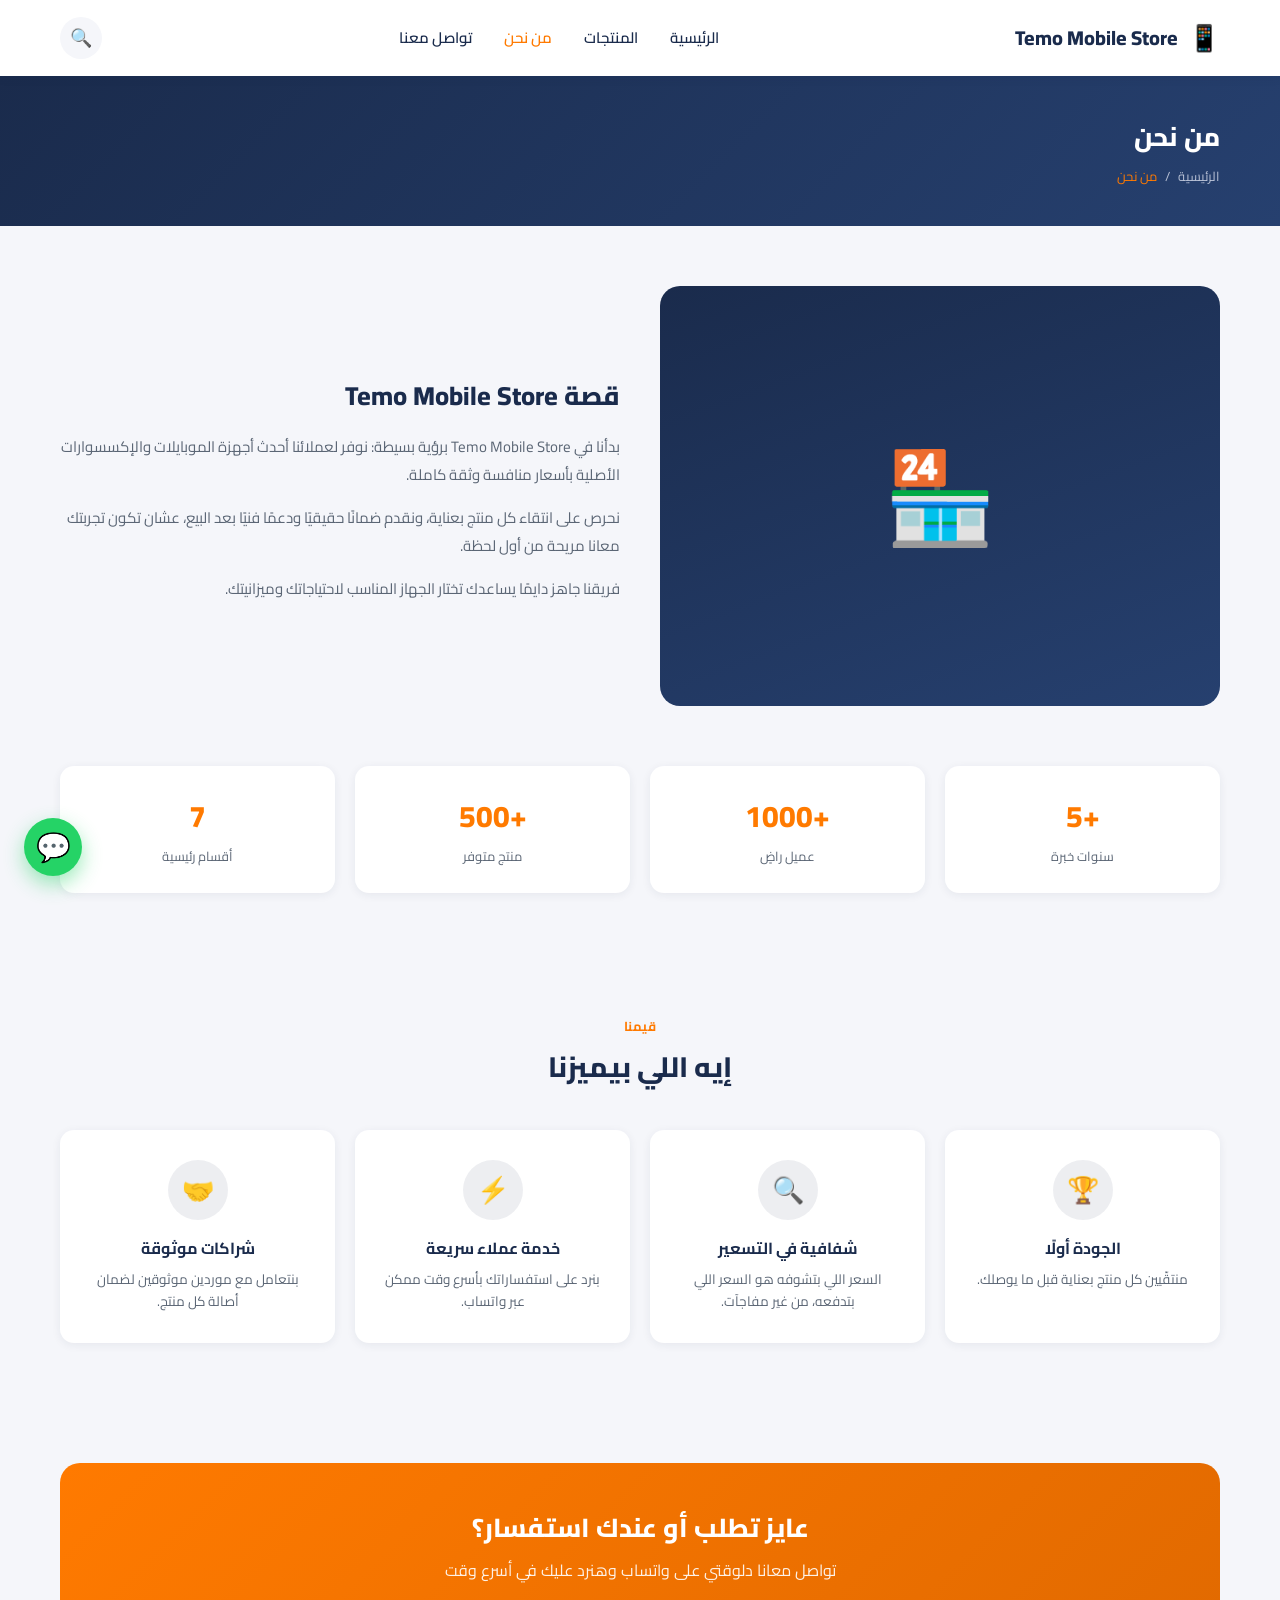
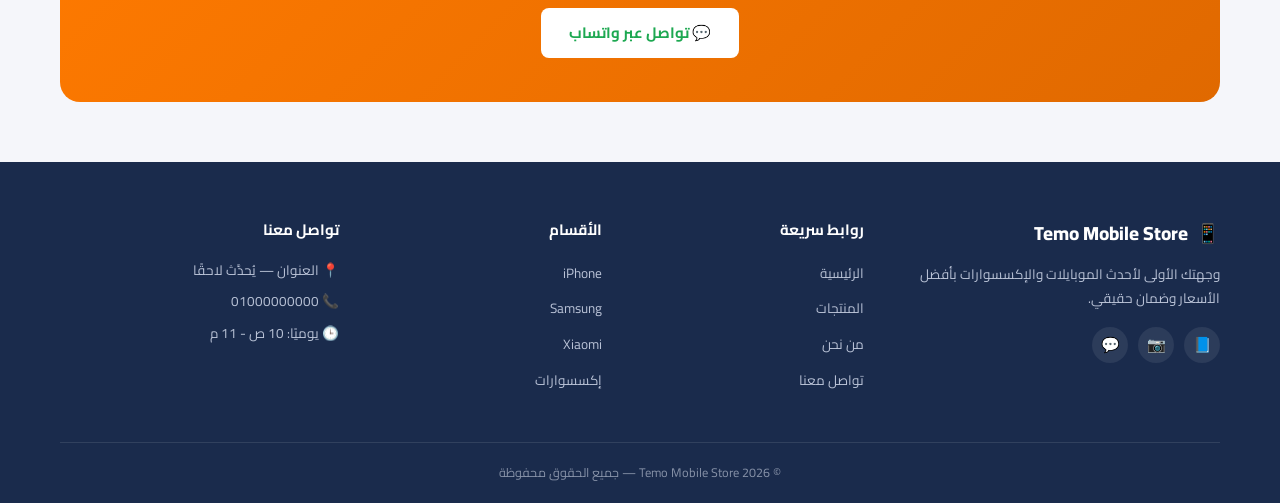
==== about.html @ 78b003b4 "Initial commit: Temo Mobile Store static website Home, products (search/filter/sort), product detail" ====
<!DOCTYPE html>
<html lang="ar" dir="rtl">
<head>
  <meta charset="UTF-8">
  <meta name="viewport" content="width=device-width, initial-scale=1.0">
  <title>من نحن | Temo Mobile Store</title>
  <meta name="description" content="تعرف على Temo Mobile Store - وجهتك الموثوقة لأحدث الموبايلات والإكسسوارات الأصلية بأفضل الأسعار وضمان حقيقي.">
  <meta property="og:type" content="website">
  <meta property="og:title" content="من نحن | Temo Mobile Store">
  <meta property="og:description" content="تعرف على Temo Mobile Store - وجهتك الموثوقة لأحدث الموبايلات والإكسسوارات الأصلية.">
  <meta property="og:locale" content="ar_EG">
  <link rel="icon" type="image/svg+xml" href="images/logo/favicon.svg">
  <link rel="stylesheet" href="css/style.css">
</head>
<body>

  <!-- ===================== Header ===================== -->
  <header class="site-header">
    <div class="container navbar">
      <a href="index.html" class="logo">
        <span class="logo-icon">📱</span>
        <span>Temo Mobile Store</span>
      </a>

      <nav class="nav-links" id="navLinks">
        <a href="index.html">الرئيسية</a>
        <a href="products.html">المنتجات</a>
        <a href="about.html" class="active">من نحن</a>
        <a href="contact.html">تواصل معنا</a>
      </nav>

      <div class="nav-actions">
        <a href="products.html" class="icon-btn" title="بحث" aria-label="بحث عن منتج">🔍</a>
        <button class="nav-toggle" id="navToggle" aria-label="فتح القائمة">
          <span></span><span></span><span></span>
        </button>
      </div>
    </div>
  </header>

  <!-- ===================== Page Banner ===================== -->
  <section class="page-banner">
    <div class="container">
      <h1>من نحن</h1>
      <div class="breadcrumb">
        <a href="index.html">الرئيسية</a>
        <span>/</span>
        <span class="current">من نحن</span>
      </div>
    </div>
  </section>

  <!-- ===================== Story ===================== -->
  <section class="section">
    <div class="container">
      <div class="about-layout">
        <div class="about-visual-box">🏪</div>
        <div class="about-text">
          <h2>قصة Temo Mobile Store</h2>
          <p>بدأنا في Temo Mobile Store برؤية بسيطة: نوفر لعملائنا أحدث أجهزة الموبايلات والإكسسوارات الأصلية بأسعار منافسة وثقة كاملة.</p>
          <p>نحرص على انتقاء كل منتج بعناية، ونقدم ضمانًا حقيقيًا ودعمًا فنيًا بعد البيع، عشان تكون تجربتك معانا مريحة من أول لحظة.</p>
          <p>فريقنا جاهز دايمًا يساعدك تختار الجهاز المناسب لاحتياجاتك وميزانيتك.</p>
        </div>
      </div>
    </div>
  </section>

  <!-- ===================== Stats ===================== -->
  <!-- الأرقام هنا Placeholder مبدئي - يُستبدل بالأرقام الحقيقية للمحل -->
  <section class="section" style="padding-top: 0;">
    <div class="container">
      <div class="stats-grid">
        <div class="stat-card">
          <div class="stat-number">+5</div>
          <div class="stat-label">سنوات خبرة</div>
        </div>
        <div class="stat-card">
          <div class="stat-number">+1000</div>
          <div class="stat-label">عميل راضٍ</div>
        </div>
        <div class="stat-card">
          <div class="stat-number">+500</div>
          <div class="stat-label">منتج متوفر</div>
        </div>
        <div class="stat-card">
          <div class="stat-number">7</div>
          <div class="stat-label">أقسام رئيسية</div>
        </div>
      </div>
    </div>
  </section>

  <!-- ===================== Our Values ===================== -->
  <section class="section">
    <div class="container">
      <div class="section-header">
        <span class="section-tag">قيمنا</span>
        <h2 class="section-title">إيه اللي بيميزنا</h2>
      </div>

      <div class="why-us-grid">
        <div class="why-us-card">
          <div class="why-us-icon">🏆</div>
          <div class="why-us-title">الجودة أولًا</div>
          <div class="why-us-text">منتقّيين كل منتج بعناية قبل ما يوصلك.</div>
        </div>
        <div class="why-us-card">
          <div class="why-us-icon">🔍</div>
          <div class="why-us-title">شفافية في التسعير</div>
          <div class="why-us-text">السعر اللي بتشوفه هو السعر اللي بتدفعه، من غير مفاجآت.</div>
        </div>
        <div class="why-us-card">
          <div class="why-us-icon">⚡</div>
          <div class="why-us-title">خدمة عملاء سريعة</div>
          <div class="why-us-text">بنرد على استفساراتك بأسرع وقت ممكن عبر واتساب.</div>
        </div>
        <div class="why-us-card">
          <div class="why-us-icon">🤝</div>
          <div class="why-us-title">شراكات موثوقة</div>
          <div class="why-us-text">بنتعامل مع موردين موثوقين لضمان أصالة كل منتج.</div>
        </div>
      </div>
    </div>
  </section>

  <!-- ===================== CTA Banner ===================== -->
  <section class="section">
    <div class="container">
      <div class="cta-banner">
        <h2>عايز تطلب أو عندك استفسار؟</h2>
        <p>تواصل معانا دلوقتي على واتساب وهنرد عليك في أسرع وقت</p>
        <a href="https://wa.me/201000000000" target="_blank" rel="noopener" class="btn btn-whatsapp">💬 تواصل عبر واتساب</a>
      </div>
    </div>
  </section>

  <!-- ===================== Footer ===================== -->
  <footer class="site-footer">
    <div class="container">
      <div class="footer-grid">
        <div class="footer-col">
          <div class="footer-logo">
            <span>📱</span>
            <span>Temo Mobile Store</span>
          </div>
          <p>وجهتك الأولى لأحدث الموبايلات والإكسسوارات بأفضل الأسعار وضمان حقيقي.</p>
          <div class="footer-social">
            <a href="#" title="فيسبوك">📘</a>
            <a href="#" title="إنستجرام">📷</a>
            <a href="https://wa.me/201000000000" title="واتساب">💬</a>
          </div>
        </div>

        <div class="footer-col">
          <h4>روابط سريعة</h4>
          <ul>
            <li><a href="index.html">الرئيسية</a></li>
            <li><a href="products.html">المنتجات</a></li>
            <li><a href="about.html">من نحن</a></li>
            <li><a href="contact.html">تواصل معنا</a></li>
          </ul>
        </div>

        <div class="footer-col">
          <h4>الأقسام</h4>
          <ul>
            <li><a href="products.html?category=iphone">iPhone</a></li>
            <li><a href="products.html?category=samsung">Samsung</a></li>
            <li><a href="products.html?category=xiaomi">Xiaomi</a></li>
            <li><a href="products.html?category=accessories">إكسسوارات</a></li>
          </ul>
        </div>

        <div class="footer-col">
          <h4>تواصل معنا</h4>
          <ul class="footer-contact">
            <li>📍 العنوان — يُحدَّث لاحقًا</li>
            <li>📞 01000000000</li>
            <li>🕒 يوميًا: 10 ص - 11 م</li>
          </ul>
        </div>
      </div>

      <div class="footer-bottom">
        © <span id="year"></span> Temo Mobile Store — جميع الحقوق محفوظة
      </div>
    </div>
  </footer>

  <!-- ===================== Floating WhatsApp ===================== -->
  <a href="https://wa.me/201000000000" target="_blank" rel="noopener" class="whatsapp-float" aria-label="تواصل عبر واتساب">💬</a>

  <script src="js/main.js"></script>
</body>
</html>
---- css/style.css ----
/* ==========================================================================
   Temo Mobile Store — Stylesheet
   ========================================================================== */

@import url('https://fonts.googleapis.com/css2?family=Cairo:wght@400;600;700;800&display=swap');

/* ---------- Reset ---------- */
* {
  box-sizing: border-box;
  margin: 0;
  padding: 0;
}

html {
  scroll-behavior: smooth;
}

img {
  max-width: 100%;
  display: block;
}

a {
  text-decoration: none;
  color: inherit;
}

ul {
  list-style: none;
}

button {
  font-family: inherit;
  cursor: pointer;
  border: none;
}

/* ---------- Variables ---------- */
:root {
  --color-primary: #1A2B4C;
  --color-primary-light: #26406F;
  --color-accent: #FF7A00;
  --color-accent-dark: #E06900;
  --color-whatsapp: #25D366;
  --color-whatsapp-dark: #1DA851;
  --color-danger: #E74C3C;
  --color-bg: #F5F6FA;
  --color-surface: #FFFFFF;
  --color-text: #1A2B4C;
  --color-text-muted: #5B6675;
  --color-border: #E1E4EA;

  --font-main: 'Cairo', 'Segoe UI', Tahoma, Arial, sans-serif;

  --radius-sm: 8px;
  --radius-md: 14px;
  --radius-lg: 20px;

  --shadow-sm: 0 2px 10px rgba(26, 43, 76, 0.07);
  --shadow-md: 0 8px 20px rgba(26, 43, 76, 0.14);

  --container-width: 1200px;
  --header-height: 76px;
}

/* ---------- Base ---------- */
body {
  font-family: var(--font-main);
  background: var(--color-bg);
  color: var(--color-text);
  line-height: 1.6;
}

.container {
  width: 100%;
  max-width: var(--container-width);
  margin: 0 auto;
  padding: 0 20px;
}

.section {
  padding: 60px 0;
}

.section-header {
  text-align: center;
  max-width: 600px;
  margin: 0 auto 40px;
}

.section-tag {
  display: inline-block;
  color: var(--color-accent);
  font-weight: 700;
  font-size: 13px;
  letter-spacing: 0.5px;
  margin-bottom: 8px;
}

.section-title {
  font-size: 28px;
  font-weight: 800;
  color: var(--color-primary);
  margin-bottom: 10px;
}

.section-subtitle {
  color: var(--color-text-muted);
  font-size: 15px;
}

/* ---------- Buttons ---------- */
.btn {
  display: inline-flex;
  align-items: center;
  gap: 8px;
  padding: 13px 28px;
  border-radius: var(--radius-sm);
  font-weight: 700;
  font-size: 15px;
  transition: transform 0.15s ease, box-shadow 0.15s ease, background 0.15s ease;
}

.btn:hover {
  transform: translateY(-2px);
}

.btn-primary {
  background: var(--color-accent);
  color: #fff;
  box-shadow: 0 6px 16px rgba(255, 122, 0, 0.3);
}

.btn-primary:hover {
  background: var(--color-accent-dark);
}

.btn-outline {
  background: transparent;
  color: #fff;
  border: 2px solid rgba(255, 255, 255, 0.6);
}

.btn-outline:hover {
  background: rgba(255, 255, 255, 0.12);
}

.btn-whatsapp {
  background: var(--color-whatsapp);
  color: #fff;
}

.btn-whatsapp:hover {
  background: var(--color-whatsapp-dark);
}

/* ---------- Header ---------- */
.site-header {
  position: sticky;
  top: 0;
  z-index: 100;
  background: var(--color-surface);
  box-shadow: var(--shadow-sm);
  height: var(--header-height);
}

.navbar {
  height: 100%;
  display: flex;
  align-items: center;
  justify-content: space-between;
  gap: 20px;
}

.logo {
  display: flex;
  align-items: center;
  gap: 10px;
  font-size: 20px;
  font-weight: 800;
  color: var(--color-primary);
  white-space: nowrap;
}

.logo .logo-icon {
  font-size: 26px;
}

.nav-links {
  display: flex;
  align-items: center;
  gap: 32px;
}

.nav-links a {
  font-weight: 600;
  font-size: 15px;
  color: var(--color-text);
  position: relative;
  padding: 6px 0;
}

.nav-links a.active,
.nav-links a:hover {
  color: var(--color-accent);
}

.nav-actions {
  display: flex;
  align-items: center;
  gap: 14px;
}

.icon-btn {
  display: flex;
  align-items: center;
  justify-content: center;
  width: 42px;
  height: 42px;
  border-radius: 50%;
  background: var(--color-bg);
  color: var(--color-primary);
  font-size: 18px;
  transition: background 0.15s ease;
}

.icon-btn:hover {
  background: var(--color-border);
}

.nav-toggle {
  display: none;
  flex-direction: column;
  gap: 5px;
  width: 30px;
  background: transparent;
}

.nav-toggle span {
  display: block;
  height: 3px;
  border-radius: 3px;
  background: var(--color-primary);
}

/* ---------- Hero ---------- */
.hero {
  background: linear-gradient(135deg, var(--color-primary), var(--color-primary-light));
  color: #fff;
  padding: 70px 0;
  overflow: hidden;
}

.hero .container {
  display: flex;
  align-items: center;
  gap: 40px;
}

.hero-content {
  flex: 1;
  min-width: 280px;
}

.hero-badge {
  display: inline-block;
  background: rgba(255, 122, 0, 0.15);
  color: var(--color-accent);
  border: 1px solid rgba(255, 122, 0, 0.4);
  padding: 6px 16px;
  border-radius: 30px;
  font-size: 13px;
  font-weight: 700;
  margin-bottom: 18px;
}

.hero-title {
  font-size: 40px;
  font-weight: 800;
  line-height: 1.3;
  margin-bottom: 16px;
}

.hero-title span {
  color: var(--color-accent);
}

.hero-text {
  color: #B9C2D6;
  font-size: 16px;
  margin-bottom: 28px;
  max-width: 460px;
}

.hero-actions {
  display: flex;
  gap: 14px;
  flex-wrap: wrap;
}

.hero-visual {
  flex: 1;
  min-width: 260px;
  display: flex;
  align-items: center;
  justify-content: center;
}

.hero-visual-box {
  width: 100%;
  max-width: 340px;
  aspect-ratio: 1 / 1;
  border-radius: var(--radius-lg);
  background: rgba(255, 255, 255, 0.08);
  border: 1px solid rgba(255, 255, 255, 0.15);
  display: flex;
  align-items: center;
  justify-content: center;
  font-size: 110px;
}

/* ---------- Categories ---------- */
.categories-grid {
  display: grid;
  grid-template-columns: repeat(auto-fit, minmax(130px, 1fr));
  gap: 18px;
}

.category-card {
  background: var(--color-surface);
  border-radius: var(--radius-md);
  padding: 26px 12px;
  text-align: center;
  box-shadow: var(--shadow-sm);
  transition: transform 0.15s ease, box-shadow 0.15s ease;
}

.category-card:hover {
  transform: translateY(-4px);
  box-shadow: var(--shadow-md);
}

.category-icon {
  font-size: 34px;
  margin-bottom: 10px;
}

.category-name {
  font-weight: 700;
  font-size: 14px;
  color: var(--color-primary);
}

/* ---------- Product Card ---------- */
.products-grid {
  display: grid;
  grid-template-columns: repeat(auto-fill, minmax(220px, 1fr));
  gap: 20px;
}

.product-card {
  position: relative;
  background: var(--color-surface);
  border-radius: var(--radius-md);
  overflow: hidden;
  box-shadow: var(--shadow-sm);
  transition: transform 0.15s ease, box-shadow 0.15s ease;
}

.product-card:hover {
  transform: translateY(-4px);
  box-shadow: var(--shadow-md);
}

.product-thumb {
  height: 160px;
  display: flex;
  align-items: center;
  justify-content: center;
  font-size: 54px;
  background: linear-gradient(160deg, #F5F6FA, #E9ECF3);
  position: relative;
  overflow: hidden;
}

.product-thumb img {
  width: 100%;
  height: 100%;
  object-fit: cover;
}

.product-badge {
  position: absolute;
  top: 12px;
  padding: 4px 12px;
  border-radius: 20px;
  font-size: 11px;
  font-weight: 800;
  z-index: 2;
}

.badge-discount {
  inset-inline-end: 12px;
  background: var(--color-danger);
  color: #fff;
}

.badge-new {
  inset-inline-start: 12px;
  background: var(--color-accent);
  color: #fff;
}

.product-body {
  padding: 16px;
}

.product-brand {
  font-size: 11px;
  font-weight: 700;
  color: var(--color-text-muted);
  text-transform: uppercase;
  margin-bottom: 6px;
}

.product-name {
  font-size: 15px;
  font-weight: 700;
  min-height: 42px;
  line-height: 1.35;
  margin-bottom: 10px;
  color: var(--color-primary);
}

.price-row {
  display: flex;
  align-items: baseline;
  gap: 8px;
  flex-wrap: wrap;
  margin-bottom: 12px;
}

.price {
  font-size: 18px;
  font-weight: 800;
  color: var(--color-primary);
}

.price-original {
  font-size: 13px;
  color: var(--color-text-muted);
  text-decoration: line-through;
}

.product-cta {
  display: block;
  width: 100%;
  text-align: center;
  padding: 10px;
  border-radius: var(--radius-sm);
  background: var(--color-bg);
  color: var(--color-primary);
  font-weight: 700;
  font-size: 13px;
  transition: background 0.15s ease, color 0.15s ease;
}

.product-cta:hover {
  background: var(--color-primary);
  color: #fff;
}

/* ---------- Why Us ---------- */
.why-us-grid {
  display: grid;
  grid-template-columns: repeat(auto-fit, minmax(220px, 1fr));
  gap: 20px;
}

.why-us-card {
  background: var(--color-surface);
  border-radius: var(--radius-md);
  padding: 30px 22px;
  text-align: center;
  box-shadow: var(--shadow-sm);
}

.why-us-icon {
  width: 60px;
  height: 60px;
  margin: 0 auto 16px;
  border-radius: 50%;
  background: rgba(26, 43, 76, 0.08);
  display: flex;
  align-items: center;
  justify-content: center;
  font-size: 26px;
  color: var(--color-primary);
}

.why-us-title {
  font-weight: 700;
  font-size: 16px;
  margin-bottom: 8px;
  color: var(--color-primary);
}

.why-us-text {
  font-size: 13.5px;
  color: var(--color-text-muted);
}

/* ---------- CTA Banner ---------- */
.cta-banner {
  background: linear-gradient(135deg, var(--color-accent), var(--color-accent-dark));
  border-radius: var(--radius-lg);
  padding: 44px 30px;
  text-align: center;
  color: #fff;
}

.cta-banner h2 {
  font-size: 26px;
  font-weight: 800;
  margin-bottom: 10px;
}

.cta-banner p {
  color: rgba(255, 255, 255, 0.9);
  margin-bottom: 24px;
}

.cta-banner .btn-whatsapp {
  background: #fff;
  color: var(--color-whatsapp-dark);
}

.cta-banner .btn-whatsapp:hover {
  background: #F0F0F0;
}

/* ---------- Footer ---------- */
.site-footer {
  background: var(--color-primary);
  color: #B9C2D6;
  padding: 56px 0 0;
}

.footer-grid {
  display: grid;
  grid-template-columns: 1.4fr 1fr 1fr 1.2fr;
  gap: 30px;
  padding-bottom: 40px;
  border-bottom: 1px solid rgba(255, 255, 255, 0.1);
}

.footer-col h4 {
  color: #fff;
  font-size: 15px;
  margin-bottom: 18px;
}

.footer-col p {
  font-size: 13.5px;
  line-height: 1.8;
}

.footer-col ul li {
  margin-bottom: 10px;
}

.footer-col ul li a {
  font-size: 13.5px;
  transition: color 0.15s ease;
}

.footer-col ul li a:hover {
  color: var(--color-accent);
}

.footer-logo {
  display: flex;
  align-items: center;
  gap: 8px;
  font-size: 19px;
  font-weight: 800;
  color: #fff;
  margin-bottom: 14px;
}

.footer-social {
  display: flex;
  gap: 10px;
  margin-top: 16px;
}

.footer-social a {
  width: 36px;
  height: 36px;
  border-radius: 50%;
  background: rgba(255, 255, 255, 0.08);
  display: flex;
  align-items: center;
  justify-content: center;
  font-size: 15px;
  transition: background 0.15s ease;
}

.footer-social a:hover {
  background: var(--color-accent);
}

.footer-contact li {
  display: flex;
  align-items: center;
  gap: 8px;
  font-size: 13.5px;
}

.footer-bottom {
  text-align: center;
  font-size: 12.5px;
  padding: 20px 0;
  color: #8792A8;
}

/* ---------- Floating WhatsApp Button ---------- */
.whatsapp-float {
  position: fixed;
  bottom: 24px;
  inset-inline-end: 24px;
  width: 58px;
  height: 58px;
  border-radius: 50%;
  background: var(--color-whatsapp);
  color: #fff;
  display: flex;
  align-items: center;
  justify-content: center;
  font-size: 28px;
  box-shadow: 0 8px 20px rgba(37, 211, 102, 0.45);
  z-index: 200;
  transition: transform 0.15s ease;
}

.whatsapp-float:hover {
  transform: scale(1.08);
}

/* ---------- Responsive ---------- */
@media (max-width: 960px) {
  .footer-grid {
    grid-template-columns: 1fr 1fr;
  }
}

@media (max-width: 860px) {
  .nav-links {
    position: fixed;
    top: var(--header-height);
    inset-inline: 0;
    background: var(--color-surface);
    flex-direction: column;
    align-items: stretch;
    gap: 0;
    padding: 10px 20px 20px;
    box-shadow: var(--shadow-sm);
    transform: translateY(-140%);
    transition: transform 0.25s ease;
  }

  .nav-links.open {
    transform: translateY(0);
  }

  .nav-links a {
    padding: 14px 0;
    border-bottom: 1px solid var(--color-border);
  }

  .nav-toggle {
    display: flex;
  }

  .hero-title {
    font-size: 30px;
  }
}

@media (max-width: 560px) {
  .footer-grid {
    grid-template-columns: 1fr;
  }

  .hero .container {
    flex-direction: column;
    text-align: center;
  }

  .hero-actions {
    justify-content: center;
  }

  .hero-text {
    margin-inline: auto;
  }
}

/* ==========================================================================
   Page Banner + Breadcrumb (Products / Product Details / About / Contact)
   ========================================================================== */
.page-banner {
  background: linear-gradient(135deg, var(--color-primary), var(--color-primary-light));
  color: #fff;
  padding: 40px 0;
}

.page-banner h1 {
  font-size: 26px;
  font-weight: 800;
  margin-bottom: 8px;
}

.breadcrumb {
  display: flex;
  align-items: center;
  gap: 8px;
  font-size: 13px;
  color: #B9C2D6;
}

.breadcrumb a:hover {
  color: #fff;
}

.breadcrumb .current {
  color: var(--color-accent);
}

.breadcrumb-bar {
  background: var(--color-surface);
  border-bottom: 1px solid var(--color-border);
  padding: 16px 0;
}

.breadcrumb-bar .breadcrumb {
  color: var(--color-text-muted);
}

.breadcrumb-bar .breadcrumb a:hover {
  color: var(--color-accent);
}

.breadcrumb-bar .breadcrumb .current {
  color: var(--color-primary);
  font-weight: 700;
}

/* ==========================================================================
   Products Page — Layout, Filters, Toolbar
   ========================================================================== */
.products-layout {
  display: grid;
  grid-template-columns: 260px 1fr;
  gap: 30px;
  align-items: start;
}

.filters-sidebar {
  background: var(--color-surface);
  border-radius: var(--radius-md);
  padding: 20px;
  box-shadow: var(--shadow-sm);
  position: sticky;
  top: calc(var(--header-height) + 16px);
}

.filters-header {
  display: none;
  justify-content: space-between;
  align-items: center;
  font-weight: 700;
  margin-bottom: 16px;
}

.filters-close {
  background: transparent;
  font-size: 18px;
  color: var(--color-text-muted);
}

.filter-group {
  margin-bottom: 24px;
}

.filter-group h4 {
  font-size: 14px;
  color: var(--color-primary);
  margin-bottom: 12px;
}

.filter-option {
  display: flex;
  align-items: center;
  gap: 8px;
  font-size: 13.5px;
  color: var(--color-text-muted);
  padding: 6px 0;
  cursor: pointer;
}

.filter-option input {
  width: 16px;
  height: 16px;
  accent-color: var(--color-accent);
}

.price-inputs {
  display: flex;
  align-items: center;
  gap: 8px;
}

.price-inputs input {
  width: 100%;
  padding: 8px 10px;
  border: 1px solid var(--color-border);
  border-radius: var(--radius-sm);
  font-family: inherit;
  font-size: 13px;
}

.btn-reset {
  width: 100%;
  padding: 10px;
  border-radius: var(--radius-sm);
  background: var(--color-bg);
  color: var(--color-primary);
  font-weight: 700;
  font-size: 13px;
}

.btn-reset:hover {
  background: var(--color-border);
}

.products-toolbar {
  display: flex;
  align-items: center;
  gap: 12px;
  margin-bottom: 18px;
  flex-wrap: wrap;
}

.filters-toggle-btn {
  display: none;
  align-items: center;
  gap: 6px;
  background: var(--color-surface);
  border: 1px solid var(--color-border);
  padding: 10px 16px;
  border-radius: var(--radius-sm);
  font-weight: 700;
  font-size: 13.5px;
  color: var(--color-primary);
}

.search-input,
.sort-select {
  padding: 11px 16px;
  border-radius: var(--radius-sm);
  border: 1px solid var(--color-border);
  background: var(--color-surface);
  font-family: inherit;
  font-size: 13.5px;
  color: var(--color-text);
}

.search-input {
  flex: 1;
  min-width: 180px;
}

.products-count {
  font-size: 13px;
  color: var(--color-text-muted);
  margin-bottom: 16px;
}

.empty-state {
  text-align: center;
  padding: 70px 20px;
  color: var(--color-text-muted);
  background: var(--color-surface);
  border-radius: var(--radius-md);
}

.filters-overlay {
  display: none;
  position: fixed;
  inset: 0;
  background: rgba(26, 43, 76, 0.4);
  z-index: 150;
}

.filters-overlay.open {
  display: block;
}

@media (max-width: 900px) {
  .products-layout {
    grid-template-columns: 1fr;
  }

  .filters-sidebar {
    position: fixed;
    top: 0;
    bottom: 0;
    inset-inline-start: 0;
    width: 280px;
    max-width: 85vw;
    border-radius: 0;
    overflow-y: auto;
    z-index: 200;
    transform: translateX(-110%);
    transition: transform 0.25s ease;
  }

  html[dir="rtl"] .filters-sidebar {
    transform: translateX(110%);
  }

  .filters-sidebar.open {
    transform: translateX(0);
  }

  .filters-header {
    display: flex;
  }

  .filters-toggle-btn {
    display: inline-flex;
  }
}

/* ==========================================================================
   Product Details Page
   ========================================================================== */
.product-details-layout {
  display: grid;
  grid-template-columns: 1fr 1fr;
  gap: 40px;
  align-items: start;
}

.gallery-main {
  background: linear-gradient(160deg, #F5F6FA, #E9ECF3);
  border-radius: var(--radius-lg);
  aspect-ratio: 1 / 1;
  display: flex;
  align-items: center;
  justify-content: center;
  font-size: 120px;
  box-shadow: var(--shadow-sm);
}

.gallery-note {
  text-align: center;
  font-size: 12.5px;
  color: var(--color-text-muted);
  margin-top: 10px;
}

.details-brand {
  font-size: 12px;
  font-weight: 700;
  color: var(--color-accent);
  text-transform: uppercase;
  margin-bottom: 10px;
}

.details-title {
  font-size: 26px;
  font-weight: 800;
  color: var(--color-primary);
  margin-bottom: 14px;
}

.details-price-row {
  display: flex;
  align-items: baseline;
  gap: 12px;
  margin-bottom: 16px;
}

.details-price {
  font-size: 28px;
  font-weight: 800;
  color: var(--color-primary);
}

.details-price-original {
  font-size: 16px;
  color: var(--color-text-muted);
  text-decoration: line-through;
}

.details-stock {
  display: inline-block;
  padding: 5px 14px;
  border-radius: 20px;
  font-size: 12.5px;
  font-weight: 700;
  margin-bottom: 20px;
}

.details-stock.in-stock {
  background: #E6F7EE;
  color: #1E9E5C;
}

.details-stock.out-of-stock {
  background: #FBEAEA;
  color: var(--color-danger);
}

.details-meta {
  display: flex;
  gap: 24px;
  margin-bottom: 20px;
  flex-wrap: wrap;
}

.details-meta-item {
  font-size: 13px;
  color: var(--color-text-muted);
}

.details-meta-item strong {
  display: block;
  color: var(--color-primary);
  font-size: 13.5px;
}

.details-description {
  font-size: 14.5px;
  color: var(--color-text-muted);
  line-height: 1.9;
  margin-bottom: 26px;
}

.details-actions {
  display: flex;
  gap: 12px;
  flex-wrap: wrap;
}

.related-section {
  margin-top: 60px;
}

/* ==========================================================================
   About Page
   ========================================================================== */
.about-layout {
  display: grid;
  grid-template-columns: 1fr 1fr;
  gap: 40px;
  align-items: center;
}

.about-visual-box {
  background: linear-gradient(160deg, var(--color-primary), var(--color-primary-light));
  border-radius: var(--radius-lg);
  aspect-ratio: 4 / 3;
  display: flex;
  align-items: center;
  justify-content: center;
  font-size: 90px;
}

.about-text h2 {
  font-size: 26px;
  font-weight: 800;
  color: var(--color-primary);
  margin-bottom: 16px;
}

.about-text p {
  color: var(--color-text-muted);
  margin-bottom: 14px;
  font-size: 15px;
  line-height: 1.9;
}

.stats-grid {
  display: grid;
  grid-template-columns: repeat(auto-fit, minmax(140px, 1fr));
  gap: 20px;
  text-align: center;
}

.stat-card {
  background: var(--color-surface);
  border-radius: var(--radius-md);
  padding: 26px 14px;
  box-shadow: var(--shadow-sm);
}

.stat-number {
  font-size: 30px;
  font-weight: 800;
  color: var(--color-accent);
  margin-bottom: 6px;
}

.stat-label {
  font-size: 13px;
  color: var(--color-text-muted);
}

/* ==========================================================================
   Contact Page
   ========================================================================== */
.contact-layout {
  display: grid;
  grid-template-columns: 1fr 1fr;
  gap: 40px;
  align-items: start;
}

.contact-info-list {
  display: flex;
  flex-direction: column;
  gap: 16px;
  margin-bottom: 30px;
}

.contact-info-card {
  display: flex;
  align-items: center;
  gap: 16px;
  background: var(--color-surface);
  border-radius: var(--radius-md);
  padding: 18px;
  box-shadow: var(--shadow-sm);
}

.contact-info-icon {
  width: 48px;
  height: 48px;
  border-radius: 50%;
  background: rgba(26, 43, 76, 0.08);
  display: flex;
  align-items: center;
  justify-content: center;
  font-size: 20px;
  flex-shrink: 0;
}

.contact-info-title {
  font-weight: 700;
  font-size: 14px;
  color: var(--color-primary);
  margin-bottom: 2px;
}

.contact-info-text {
  font-size: 13.5px;
  color: var(--color-text-muted);
}

.map-placeholder {
  background: var(--color-surface);
  border: 2px dashed var(--color-border);
  border-radius: var(--radius-md);
  padding: 50px 20px;
  text-align: center;
  color: var(--color-text-muted);
  font-size: 13.5px;
}

.map-placeholder .map-icon {
  font-size: 36px;
  margin-bottom: 10px;
}

.contact-form {
  background: var(--color-surface);
  border-radius: var(--radius-md);
  padding: 26px;
  box-shadow: var(--shadow-sm);
}

.form-group {
  margin-bottom: 18px;
}

.form-group label {
  display: block;
  font-size: 13.5px;
  font-weight: 700;
  color: var(--color-primary);
  margin-bottom: 8px;
}

.form-group input,
.form-group textarea {
  width: 100%;
  padding: 12px 14px;
  border: 1px solid var(--color-border);
  border-radius: var(--radius-sm);
  font-family: inherit;
  font-size: 14px;
  resize: vertical;
}

.form-group input:focus,
.form-group textarea:focus {
  outline: none;
  border-color: var(--color-accent);
}

@media (max-width: 860px) {
  .product-details-layout,
  .about-layout,
  .contact-layout {
    grid-template-columns: 1fr;
  }
}
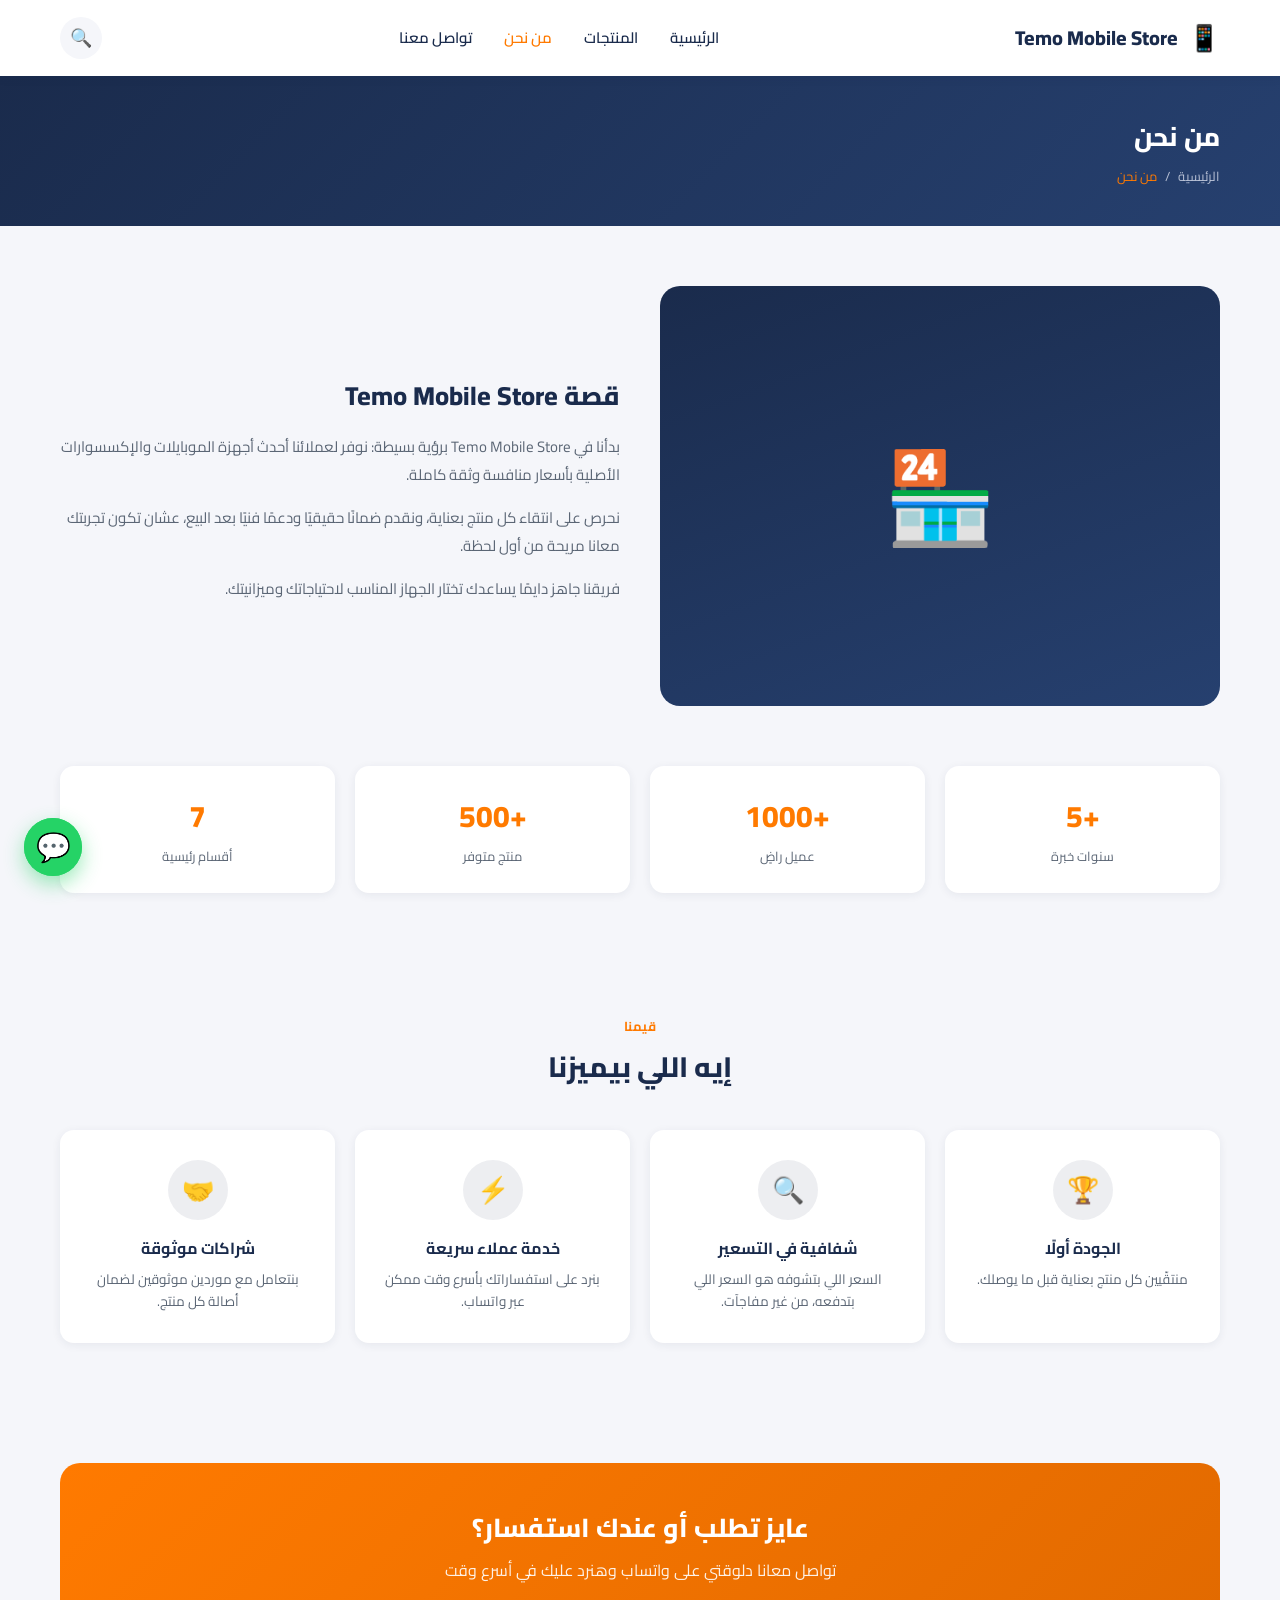
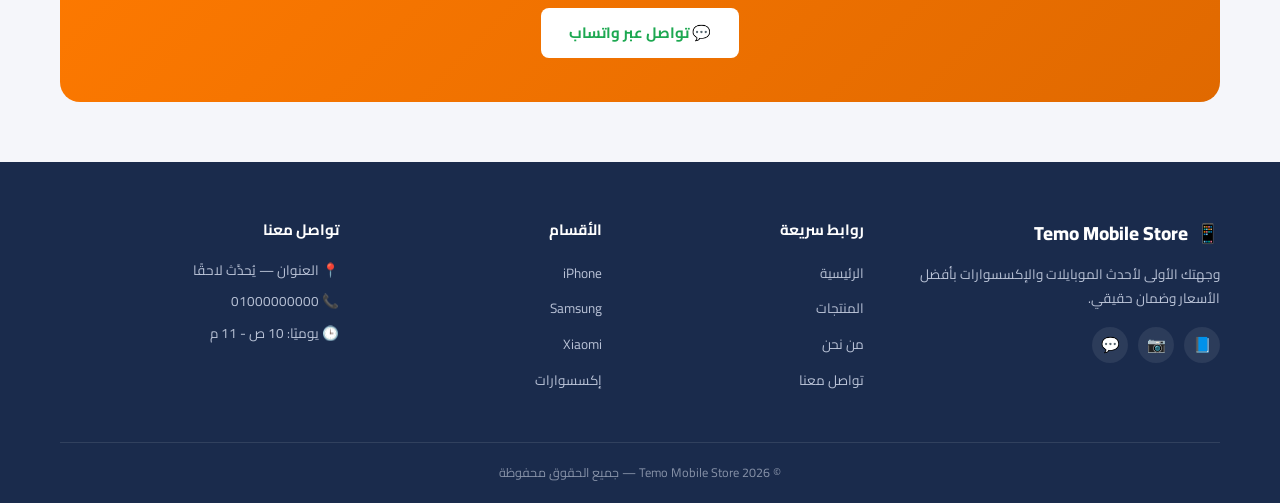
==== commit b3826276: "Add scroll reveals, hover polish, hero entrance, and page transitions Unified timing/easing across e" ====
--- a/about.html
+++ b/about.html
@@ -54,8 +54,8 @@
   <section class="section">
     <div class="container">
       <div class="about-layout">
-        <div class="about-visual-box">🏪</div>
-        <div class="about-text">
+        <div class="about-visual-box reveal">🏪</div>
+        <div class="about-text reveal">
           <h2>قصة Temo Mobile Store</h2>
           <p>بدأنا في Temo Mobile Store برؤية بسيطة: نوفر لعملائنا أحدث أجهزة الموبايلات والإكسسوارات الأصلية بأسعار منافسة وثقة كاملة.</p>
           <p>نحرص على انتقاء كل منتج بعناية، ونقدم ضمانًا حقيقيًا ودعمًا فنيًا بعد البيع، عشان تكون تجربتك معانا مريحة من أول لحظة.</p>
@@ -70,19 +70,19 @@
   <section class="section" style="padding-top: 0;">
     <div class="container">
       <div class="stats-grid">
-        <div class="stat-card">
+        <div class="stat-card reveal">
           <div class="stat-number">+5</div>
           <div class="stat-label">سنوات خبرة</div>
         </div>
-        <div class="stat-card">
+        <div class="stat-card reveal">
           <div class="stat-number">+1000</div>
           <div class="stat-label">عميل راضٍ</div>
         </div>
-        <div class="stat-card">
+        <div class="stat-card reveal">
           <div class="stat-number">+500</div>
           <div class="stat-label">منتج متوفر</div>
         </div>
-        <div class="stat-card">
+        <div class="stat-card reveal">
           <div class="stat-number">7</div>
           <div class="stat-label">أقسام رئيسية</div>
         </div>
@@ -93,28 +93,28 @@
   <!-- ===================== Our Values ===================== -->
   <section class="section">
     <div class="container">
-      <div class="section-header">
+      <div class="section-header reveal">
         <span class="section-tag">قيمنا</span>
         <h2 class="section-title">إيه اللي بيميزنا</h2>
       </div>
 
       <div class="why-us-grid">
-        <div class="why-us-card">
+        <div class="why-us-card reveal">
           <div class="why-us-icon">🏆</div>
           <div class="why-us-title">الجودة أولًا</div>
           <div class="why-us-text">منتقّيين كل منتج بعناية قبل ما يوصلك.</div>
         </div>
-        <div class="why-us-card">
+        <div class="why-us-card reveal">
           <div class="why-us-icon">🔍</div>
           <div class="why-us-title">شفافية في التسعير</div>
           <div class="why-us-text">السعر اللي بتشوفه هو السعر اللي بتدفعه، من غير مفاجآت.</div>
         </div>
-        <div class="why-us-card">
+        <div class="why-us-card reveal">
           <div class="why-us-icon">⚡</div>
           <div class="why-us-title">خدمة عملاء سريعة</div>
           <div class="why-us-text">بنرد على استفساراتك بأسرع وقت ممكن عبر واتساب.</div>
         </div>
-        <div class="why-us-card">
+        <div class="why-us-card reveal">
           <div class="why-us-icon">🤝</div>
           <div class="why-us-title">شراكات موثوقة</div>
           <div class="why-us-text">بنتعامل مع موردين موثوقين لضمان أصالة كل منتج.</div>
@@ -126,7 +126,7 @@
   <!-- ===================== CTA Banner ===================== -->
   <section class="section">
     <div class="container">
-      <div class="cta-banner">
+      <div class="cta-banner reveal">
         <h2>عايز تطلب أو عندك استفسار؟</h2>
         <p>تواصل معانا دلوقتي على واتساب وهنرد عليك في أسرع وقت</p>
         <a href="https://wa.me/201000000000" target="_blank" rel="noopener" class="btn btn-whatsapp">💬 تواصل عبر واتساب</a>
--- a/css/style.css
+++ b/css/style.css
@@ -61,6 +61,11 @@
 
   --container-width: 1200px;
   --header-height: 76px;
+
+  --ease: cubic-bezier(0.22, 1, 0.36, 1);
+  --duration-fast: 0.2s;
+  --duration-base: 0.35s;
+  --duration-slow: 0.6s;
 }
 
 /* ---------- Base ---------- */
@@ -118,11 +123,15 @@
   border-radius: var(--radius-sm);
   font-weight: 700;
   font-size: 15px;
-  transition: transform 0.15s ease, box-shadow 0.15s ease, background 0.15s ease;
+  transition: transform var(--duration-base) var(--ease), box-shadow var(--duration-base) var(--ease), background var(--duration-base) var(--ease);
 }
 
 .btn:hover {
-  transform: translateY(-2px);
+  transform: translateY(-2px) scale(1.03);
+}
+
+.btn:active {
+  transform: translateY(-1px) scale(1.01);
 }
 
 .btn-primary {
@@ -198,6 +207,7 @@
   color: var(--color-text);
   position: relative;
   padding: 6px 0;
+  transition: color var(--duration-base) var(--ease);
 }
 
 .nav-links a.active,
@@ -221,11 +231,12 @@
   background: var(--color-bg);
   color: var(--color-primary);
   font-size: 18px;
-  transition: background 0.15s ease;
+  transition: background var(--duration-base) var(--ease), transform var(--duration-base) var(--ease);
 }
 
 .icon-btn:hover {
   background: var(--color-border);
+  transform: scale(1.08);
 }
 
 .nav-toggle {
@@ -249,12 +260,46 @@
   color: #fff;
   padding: 70px 0;
   overflow: hidden;
+  position: relative;
+}
+
+.hero-blob {
+  position: absolute;
+  border-radius: 50%;
+  background: rgba(255, 255, 255, 0.07);
+  filter: blur(40px);
+  pointer-events: none;
+  z-index: 0;
+}
+
+.hero-blob-1 {
+  width: 320px;
+  height: 320px;
+  top: -80px;
+  inset-inline-end: -60px;
+  animation: heroBlobFloat 11s ease-in-out infinite;
+}
+
+.hero-blob-2 {
+  width: 220px;
+  height: 220px;
+  bottom: -70px;
+  inset-inline-start: 8%;
+  background: rgba(255, 122, 0, 0.12);
+  animation: heroBlobFloat 9s ease-in-out infinite reverse;
+}
+
+@keyframes heroBlobFloat {
+  0%, 100% { transform: translate(0, 0) scale(1); }
+  50% { transform: translate(18px, -22px) scale(1.06); }
 }
 
 .hero .container {
   display: flex;
   align-items: center;
   gap: 40px;
+  position: relative;
+  z-index: 1;
 }
 
 .hero-content {
@@ -272,6 +317,7 @@
   font-size: 13px;
   font-weight: 700;
   margin-bottom: 18px;
+  animation: heroFadeUp 0.7s var(--ease) both;
 }
 
 .hero-title {
@@ -279,6 +325,7 @@
   font-weight: 800;
   line-height: 1.3;
   margin-bottom: 16px;
+  animation: heroFadeUp 0.7s var(--ease) 0.12s both;
 }
 
 .hero-title span {
@@ -290,12 +337,14 @@
   font-size: 16px;
   margin-bottom: 28px;
   max-width: 460px;
+  animation: heroFadeUp 0.7s var(--ease) 0.24s both;
 }
 
 .hero-actions {
   display: flex;
   gap: 14px;
   flex-wrap: wrap;
+  animation: heroFadeUp 0.7s var(--ease) 0.36s both;
 }
 
 .hero-visual {
@@ -317,6 +366,17 @@
   align-items: center;
   justify-content: center;
   font-size: 110px;
+  animation: heroScaleIn 0.8s var(--ease) 0.3s both;
+}
+
+@keyframes heroFadeUp {
+  from { opacity: 0; transform: translateY(24px); }
+  to { opacity: 1; transform: translateY(0); }
+}
+
+@keyframes heroScaleIn {
+  from { opacity: 0; transform: scale(0.88); }
+  to { opacity: 1; transform: scale(1); }
 }
 
 /* ---------- Categories ---------- */
@@ -332,12 +392,20 @@
   padding: 26px 12px;
   text-align: center;
   box-shadow: var(--shadow-sm);
-  transition: transform 0.15s ease, box-shadow 0.15s ease;
+  transition: transform var(--duration-base) var(--ease), box-shadow var(--duration-base) var(--ease);
 }
 
 .category-card:hover {
-  transform: translateY(-4px);
+  transform: translateY(-6px);
   box-shadow: var(--shadow-md);
+}
+
+.category-card:hover .category-icon {
+  transform: scale(1.12);
+}
+
+.category-icon {
+  transition: transform var(--duration-base) var(--ease);
 }
 
 .category-icon {
@@ -364,11 +432,11 @@
   border-radius: var(--radius-md);
   overflow: hidden;
   box-shadow: var(--shadow-sm);
-  transition: transform 0.15s ease, box-shadow 0.15s ease;
+  transition: transform var(--duration-base) var(--ease), box-shadow var(--duration-base) var(--ease);
 }
 
 .product-card:hover {
-  transform: translateY(-4px);
+  transform: translateY(-6px);
   box-shadow: var(--shadow-md);
 }
 
@@ -387,6 +455,11 @@
   width: 100%;
   height: 100%;
   object-fit: cover;
+  transition: transform var(--duration-slow) var(--ease);
+}
+
+.product-card:hover .product-thumb img {
+  transform: scale(1.05);
 }
 
 .product-badge {
@@ -462,7 +535,7 @@
   color: var(--color-primary);
   font-weight: 700;
   font-size: 13px;
-  transition: background 0.15s ease, color 0.15s ease;
+  transition: background var(--duration-base) var(--ease), color var(--duration-base) var(--ease);
 }
 
 .product-cta:hover {
@@ -483,6 +556,12 @@
   padding: 30px 22px;
   text-align: center;
   box-shadow: var(--shadow-sm);
+  transition: transform var(--duration-base) var(--ease), box-shadow var(--duration-base) var(--ease);
+}
+
+.why-us-card:hover {
+  transform: translateY(-6px);
+  box-shadow: var(--shadow-md);
 }
 
 .why-us-icon {
@@ -496,6 +575,11 @@
   justify-content: center;
   font-size: 26px;
   color: var(--color-primary);
+  transition: transform var(--duration-base) var(--ease);
+}
+
+.why-us-card:hover .why-us-icon {
+  transform: scale(1.12);
 }
 
 .why-us-title {
@@ -571,7 +655,7 @@
 
 .footer-col ul li a {
   font-size: 13.5px;
-  transition: color 0.15s ease;
+  transition: color var(--duration-base) var(--ease);
 }
 
 .footer-col ul li a:hover {
@@ -603,11 +687,12 @@
   align-items: center;
   justify-content: center;
   font-size: 15px;
-  transition: background 0.15s ease;
+  transition: background var(--duration-base) var(--ease), transform var(--duration-base) var(--ease);
 }
 
 .footer-social a:hover {
   background: var(--color-accent);
+  transform: translateY(-3px);
 }
 
 .footer-contact li {
@@ -640,11 +725,70 @@
   font-size: 28px;
   box-shadow: 0 8px 20px rgba(37, 211, 102, 0.45);
   z-index: 200;
-  transition: transform 0.15s ease;
+  transition: transform var(--duration-base) var(--ease);
 }
 
 .whatsapp-float:hover {
   transform: scale(1.08);
+}
+
+.whatsapp-float::before {
+  content: '';
+  position: absolute;
+  inset: 0;
+  border-radius: 50%;
+  background: var(--color-whatsapp);
+  z-index: -1;
+  animation: whatsappPulse 2.8s var(--ease) infinite;
+}
+
+@keyframes whatsappPulse {
+  0% {
+    transform: scale(1);
+    opacity: 0.55;
+  }
+  100% {
+    transform: scale(1.8);
+    opacity: 0;
+  }
+}
+
+/* ---------- Scroll Reveal ---------- */
+.reveal {
+  opacity: 0;
+  transform: translateY(24px);
+  transition: opacity var(--duration-slow) var(--ease), transform var(--duration-slow) var(--ease);
+  transition-delay: 0s;
+}
+
+.reveal.is-visible {
+  opacity: 1;
+  transform: translateY(0);
+}
+
+/* Staggered reveal for grid items - first 8 positions get an incremental delay */
+:is(.categories-grid, .products-grid, .why-us-grid, .stats-grid) > .reveal:nth-child(1) { transition-delay: 0s; }
+:is(.categories-grid, .products-grid, .why-us-grid, .stats-grid) > .reveal:nth-child(2) { transition-delay: 0.06s; }
+:is(.categories-grid, .products-grid, .why-us-grid, .stats-grid) > .reveal:nth-child(3) { transition-delay: 0.12s; }
+:is(.categories-grid, .products-grid, .why-us-grid, .stats-grid) > .reveal:nth-child(4) { transition-delay: 0.18s; }
+:is(.categories-grid, .products-grid, .why-us-grid, .stats-grid) > .reveal:nth-child(5) { transition-delay: 0.24s; }
+:is(.categories-grid, .products-grid, .why-us-grid, .stats-grid) > .reveal:nth-child(6) { transition-delay: 0.3s; }
+:is(.categories-grid, .products-grid, .why-us-grid, .stats-grid) > .reveal:nth-child(7) { transition-delay: 0.36s; }
+:is(.categories-grid, .products-grid, .why-us-grid, .stats-grid) > .reveal:nth-child(8) { transition-delay: 0.42s; }
+
+/* ---------- Page Transition ---------- */
+body {
+  animation: pageFadeIn 0.4s var(--ease) both;
+  transition: opacity 0.2s var(--ease);
+}
+
+body.page-fade-out {
+  opacity: 0;
+}
+
+@keyframes pageFadeIn {
+  from { opacity: 0; }
+  to { opacity: 1; }
 }
 
 /* ---------- Responsive ---------- */
@@ -1105,6 +1249,12 @@
   border-radius: var(--radius-md);
   padding: 26px 14px;
   box-shadow: var(--shadow-sm);
+  transition: transform var(--duration-base) var(--ease), box-shadow var(--duration-base) var(--ease);
+}
+
+.stat-card:hover {
+  transform: translateY(-6px);
+  box-shadow: var(--shadow-md);
 }
 
 .stat-number {
@@ -1144,6 +1294,12 @@
   border-radius: var(--radius-md);
   padding: 18px;
   box-shadow: var(--shadow-sm);
+  transition: transform var(--duration-base) var(--ease), box-shadow var(--duration-base) var(--ease);
+}
+
+.contact-info-card:hover {
+  transform: translateY(-4px);
+  box-shadow: var(--shadow-md);
 }
 
 .contact-info-icon {
@@ -1228,3 +1384,13 @@
     grid-template-columns: 1fr;
   }
 }
+
+/* ---------- Reduced Motion ---------- */
+@media (prefers-reduced-motion: reduce) {
+  *, *::before, *::after {
+    animation-duration: 0.01ms !important;
+    animation-iteration-count: 1 !important;
+    transition-duration: 0.01ms !important;
+    scroll-behavior: auto !important;
+  }
+}
